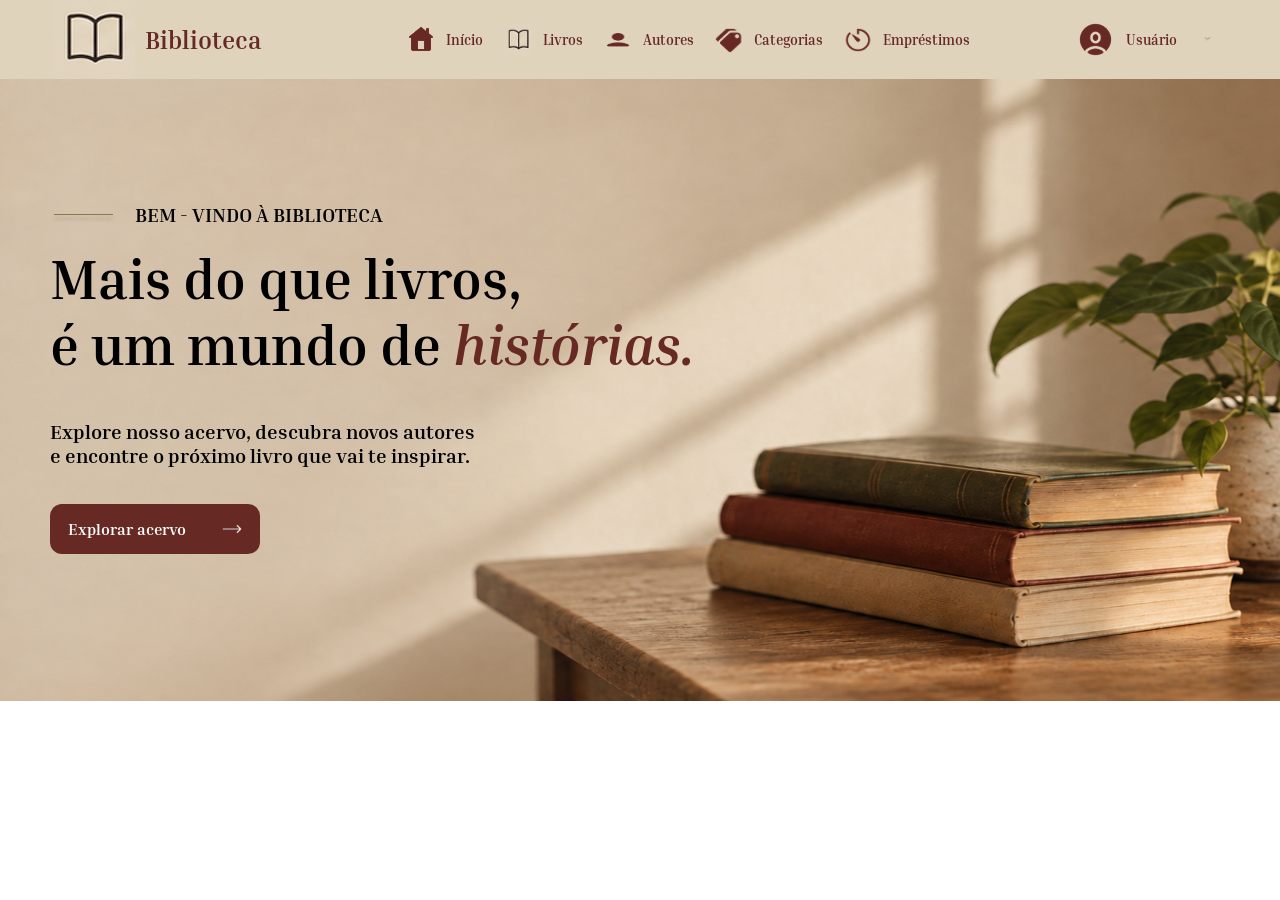
==== index.html @ 664c053e "site" ====
<!DOCTYPE html>
<html lang="pt-br">

<head>
    <meta charset="UTF-8">
    <meta name="viewport" content="width=device-width, initial-scale=1.0">
    <title>Livraria LIMA</title>
    <link rel="stylesheet" href="./css/style.css">
    <!-- Link fonte -->
    <link rel="preconnect" href="https://fonts.googleapis.com">
    <link rel="preconnect" href="https://fonts.gstatic.com" crossorigin>
    <link
        href="https://fonts.googleapis.com/css2?family=Inria+Serif:ital,wght@0,300;0,400;0,700;1,300;1,400;1,700&display=swap"
        rel="stylesheet">
</head>

<body>
    <header class="barra-navegacao">
        <div class="home-parte-1">
            <img src="./img/img-home/livro.png" alt="livro">
            <a href="#">Biblioteca</a>
        </div>

        <div class="home-parte-2">
            <ul>
                <li>
                    <img src="./img/img-home/Home.png" alt="">
                    <a href="">Início</a>
                </li>
                <li>
                    <img src="./img/img-home/livro.png" alt="">
                    <a href="">Livros</a>
                </li>
                <li>
                    <img src="./img/img-home/User.png" alt="">
                    <a href="">Autores</a>
                </li>
                <li>
                    <img src="./img/img-home/Tags.png" alt="">
                    <a href="">Categorias</a>
                </li>
                <li>
                    <img src="./img/img-home/Timer.png" alt="">
                    <a href="">Empréstimos</a>
                </li>
            </ul>
        </div>
        <div class="home-parte-3">
            <img src="./img/img-home/User2.png" alt="#">
            <a href="">Usuário</a>
            <img class="mais" src="img/img-home/traço.png" alt="">
        </div>
    </header>
    <main>
        <img class="img-main" src="./img/img-home/imgHome.png" alt="">
        <div class="texto-home">
            <div class="bem-vindo">
                <img class="traco" src="./img/img-home/traco-bem-vindo.png" alt="">
                <h1>BEM - VINDO À BIBLIOTECA</h1>
            </div>

            <h2>Mais do que livros, <br>é um mundo de <span class="lerolero">histórias.</span> </h2>
            <p>Explore nosso acervo, descubra novos autores <br> e encontre o próximo livro que vai te inspirar.</p>
            <span class="button"><a href="./pages/home.html">Explorar acervo <span class="espaco">------</span> <img src="./img/img-home/seta.png"
                        alt=""></a></span>
        </div>
    </main>

</body>

</html>
---- css/style.css ----
* {
    box-sizing: border-box;
}

body {
    margin: 0;
    padding: 0;
    width: 100%;
}


/* ========================== BARRA DE NAVEGAÇÃO ========================== */

.barra-navegacao {
    width: 100%;
    display: flex;
    justify-content: space-around;
    align-items: center;
    background-color: #e0d3bc;
}

.barra-navegacao a,
.barra-navegacao ul {
    list-style: none;
    text-decoration: none;
    color: #662924;
    font-size: 14px;
     font-family: "Inria Serif", serif;
    font-weight: 700;

}

.home-parte-1 {
    display: flex;
    justify-content: space-around;
    align-items: center;
    gap: 10px;

}

.home-parte-1 a {
    font-size: 25px;

}

.home-parte-2 ul {
    display: flex;
    justify-content: space-around;
    align-items: center;
    gap: 20px;
}

.home-parte-2 li {
    display: flex;
    align-items: center;
    gap: 10px;
}

.home-parte-3 {
    display: flex;
    justify-content: space-around;
    align-items: center;
    gap: 10px;
}

.home-parte-2 img {
    height: 32px;
    width: 30px;
}

.home-parte-3 img {
    height: 39px;
    width: 41px;
}

.mais {
    height: 19.33px;
    width: 16.98px;
    padding: 15px;
}



/* ========================== MAIN ========================== */

main {
    width: 100%;
    height: 622px;
    position: relative;
    overflow: hidden;
}

.img-main {
    z-index: 1;
    width: 100%;
    height: 100%;
}

.texto-home,
.bem-vindo {
    z-index: 2;
    font-family: "Inria Serif", serif;
    font-weight: 700;
}

.bem-vindo h1 {
    position: absolute;
    font-size: 20px;
    top: 110px;
    left: 135px;
}

.bem-vindo img{
    position: absolute;
    top: 135px;
    left: 50px;
}

.texto-home h2{
    position: absolute;
    top: 120px;
    left: 50px;
    font-size: 55px;
}

.lerolero{
    font-style: italic;
    color: #662924;
}

.texto-home p{
    position: absolute;
    font-size: 20px;
    top: 320px;
    left: 50px;
}

.button{
    position: absolute;
    background-color: #662924;
    color: #ffffffff;
    padding: 10px 18px;
    left: 50px;
    top: 425px;
    border-radius: 12px;
}

.button img{
    height: 30px;
    overflow: hidden;
}

.button a{
    display: flex;
    text-decoration: none;
    color: #ffff;
    align-items: center;
}

.espaco{
    color: #662924;
}
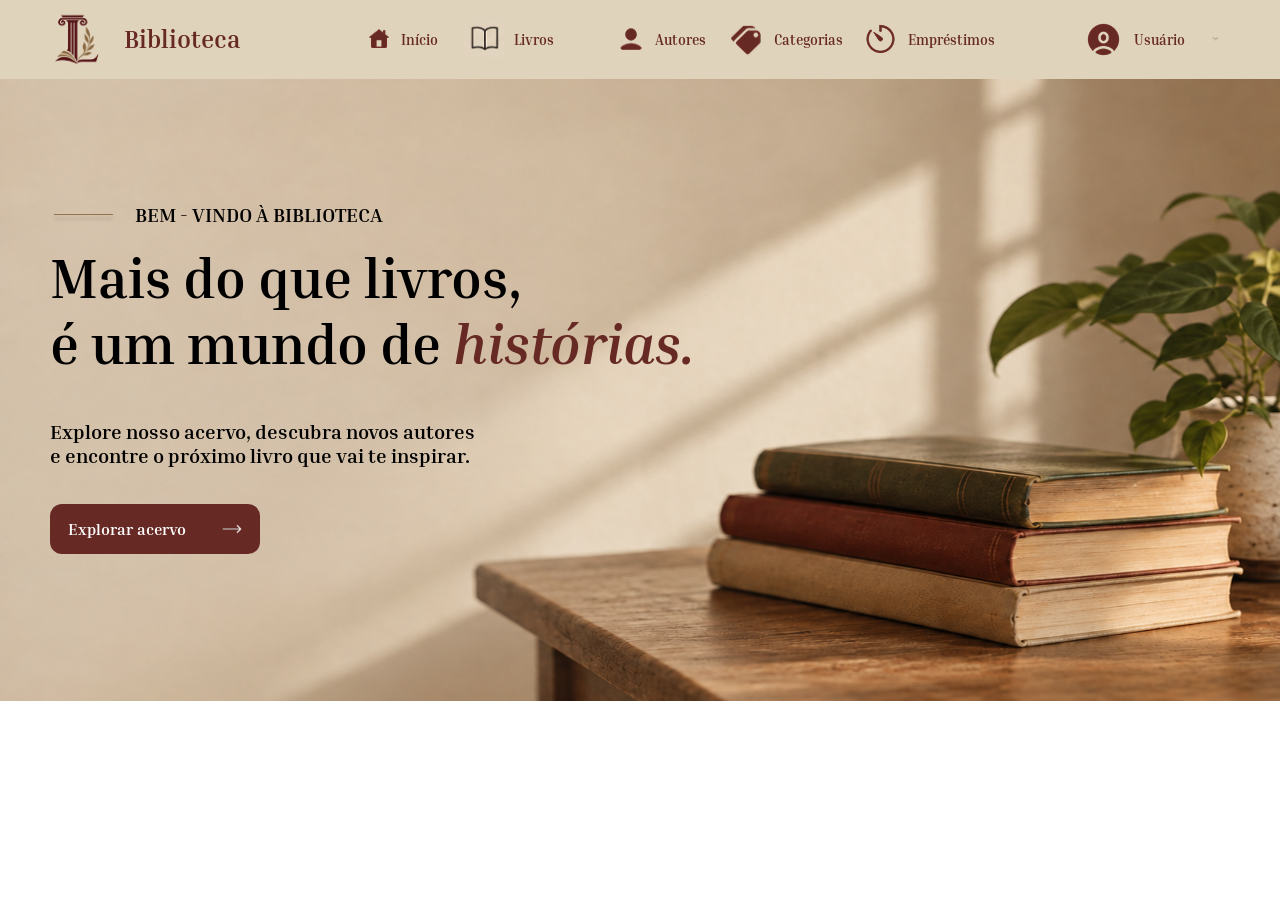
==== commit 410eaace: "ajustes" ====
--- a/index.html
+++ b/index.html
@@ -17,7 +17,7 @@
 <body>
     <header class="barra-navegacao">
         <div class="home-parte-1">
-            <img src="./img/img-home/livro.png" alt="livro">
+            <img class="logo" src="./img/img-perfil/logo-cort.png" alt="livro">
             <a href="#">Biblioteca</a>
         </div>
 
@@ -25,7 +25,7 @@
             <ul>
                 <li>
                     <img src="./img/img-home/Home.png" alt="">
-                    <a href="">Início</a>
+                    <a href="./pages/home.html">Início</a>
                 </li>
                 <li>
                     <img src="./img/img-home/livro.png" alt="">
@@ -47,7 +47,7 @@
         </div>
         <div class="home-parte-3">
             <img src="./img/img-home/User2.png" alt="#">
-            <a href="">Usuário</a>
+            <a href="./pages/user.html">Usuário</a>
             <img class="mais" src="img/img-home/traço.png" alt="">
         </div>
     </header>
--- a/css/style.css
+++ b/css/style.css
@@ -25,9 +25,14 @@
     text-decoration: none;
     color: #662924;
     font-size: 14px;
-     font-family: "Inria Serif", serif;
+    font-family: "Inria Serif", serif;
     font-weight: 700;
 
+}
+
+.logo{
+    width: 70px;
+    height: 70px;
 }
 
 .home-parte-1 {
@@ -35,7 +40,6 @@
     justify-content: space-around;
     align-items: center;
     gap: 10px;
-
 }
 
 .home-parte-1 a {
@@ -64,8 +68,7 @@
 }
 
 .home-parte-2 img {
-    height: 32px;
-    width: 30px;
+    width: 30%;
 }
 
 .home-parte-3 img {
@@ -78,6 +81,8 @@
     width: 16.98px;
     padding: 15px;
 }
+
+
 
 
 
@@ -110,32 +115,32 @@
     left: 135px;
 }
 
-.bem-vindo img{
+.bem-vindo img {
     position: absolute;
     top: 135px;
     left: 50px;
 }
 
-.texto-home h2{
+.texto-home h2 {
     position: absolute;
     top: 120px;
     left: 50px;
     font-size: 55px;
 }
 
-.lerolero{
+.lerolero {
     font-style: italic;
     color: #662924;
 }
 
-.texto-home p{
+.texto-home p {
     position: absolute;
     font-size: 20px;
     top: 320px;
     left: 50px;
 }
 
-.button{
+.button {
     position: absolute;
     background-color: #662924;
     color: #ffffffff;
@@ -145,18 +150,18 @@
     border-radius: 12px;
 }
 
-.button img{
+.button img {
     height: 30px;
     overflow: hidden;
 }
 
-.button a{
+.button a {
     display: flex;
     text-decoration: none;
     color: #ffff;
     align-items: center;
 }
 
-.espaco{
+.espaco {
     color: #662924;
 }
